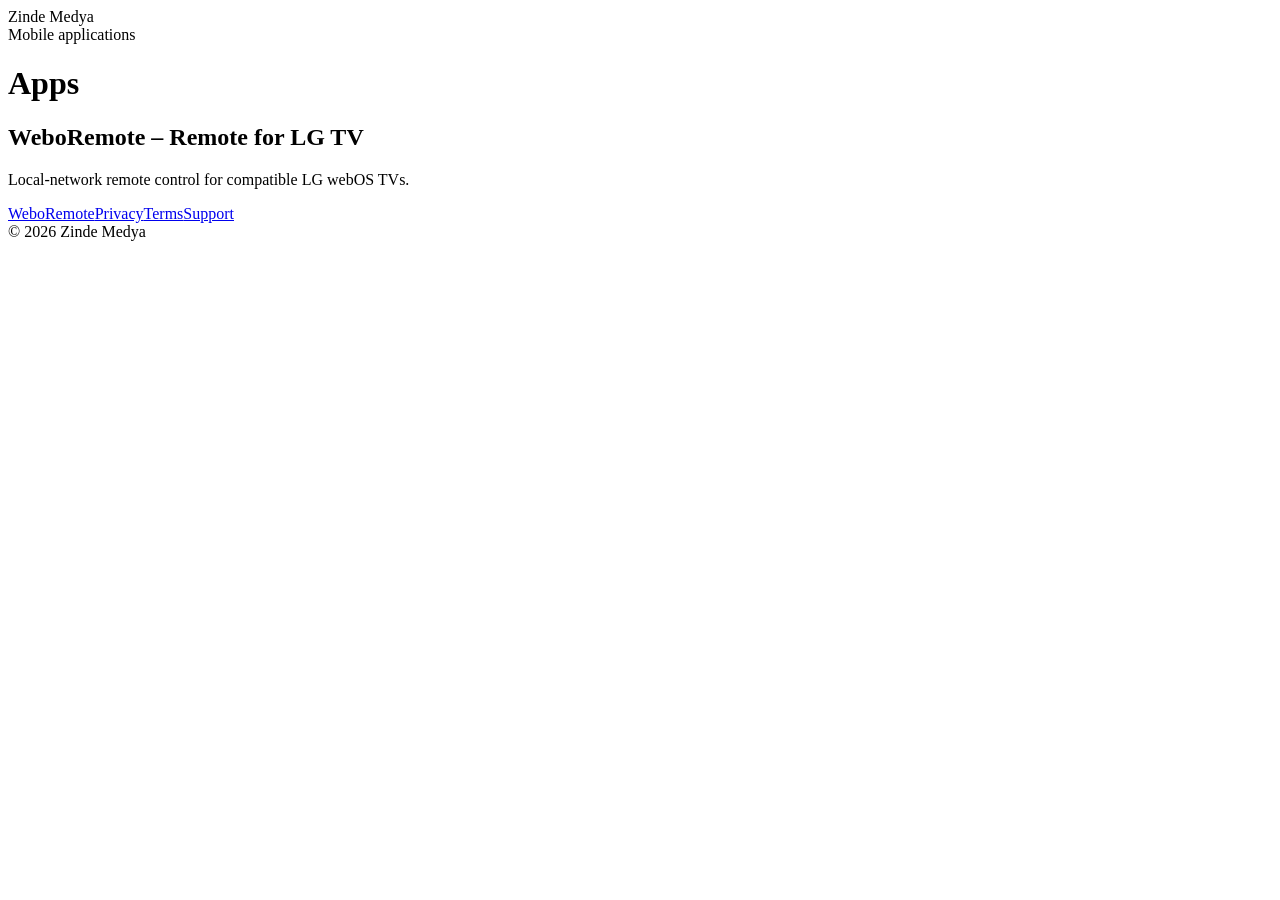
==== index.html @ de4d8b25 "feat: initialize Zinde Medya GitHub Pages" ====
<!doctype html><html lang="en"><head><meta charset="utf-8"><meta name="viewport" content="width=device-width,initial-scale=1"><title>Zinde Medya Apps</title><link rel="stylesheet" href="/assets/style.css"></head><body><header><div class="brand">Zinde Medya</div><div class="sub">Mobile applications</div></header><main><div class="card"><h1>Apps</h1><h2>WeboRemote – Remote for LG TV</h2><p>Local-network remote control for compatible LG webOS TVs.</p><nav><a href="/weboremote/">WeboRemote</a><a href="/weboremote/privacy/">Privacy</a><a href="/weboremote/terms/">Terms</a><a href="/weboremote/support/">Support</a></nav></div></main><footer>© 2026 Zinde Medya</footer></body></html>
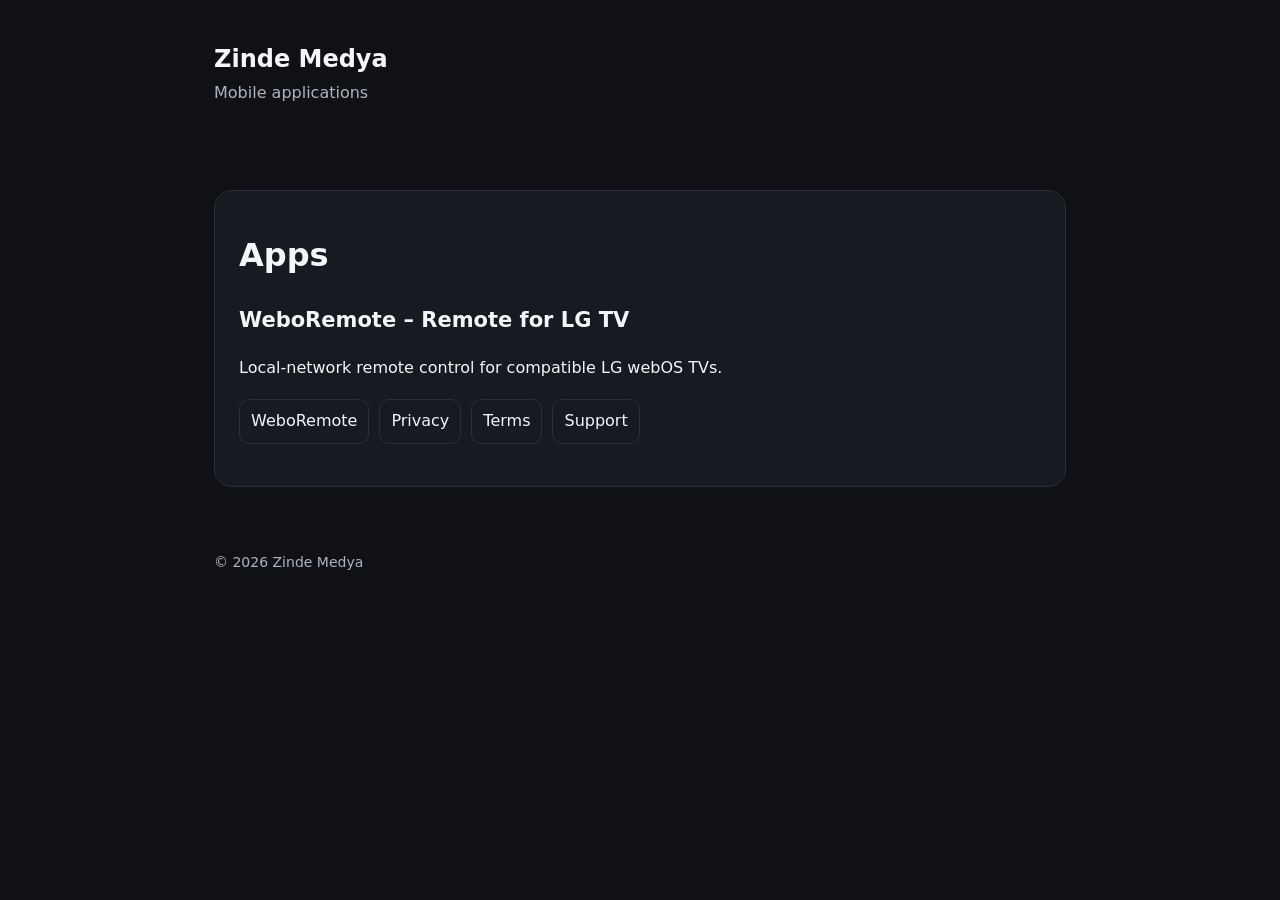
==== commit 1ba0a184: "fix: localize Zinde Medya landing page" ====
--- a/index.html
+++ b/index.html
@@ -1 +1,18 @@
-<!doctype html><html lang="en"><head><meta charset="utf-8"><meta name="viewport" content="width=device-width,initial-scale=1"><title>Zinde Medya Apps</title><link rel="stylesheet" href="/assets/style.css"></head><body><header><div class="brand">Zinde Medya</div><div class="sub">Mobile applications</div></header><main><div class="card"><h1>Apps</h1><h2>WeboRemote – Remote for LG TV</h2><p>Local-network remote control for compatible LG webOS TVs.</p><nav><a href="/weboremote/">WeboRemote</a><a href="/weboremote/privacy/">Privacy</a><a href="/weboremote/terms/">Terms</a><a href="/weboremote/support/">Support</a></nav></div></main><footer>© 2026 Zinde Medya</footer></body></html>+<!doctype html><html><head><meta charset="utf-8"><meta name="viewport" content="width=device-width,initial-scale=1"><title>Zinde Medya</title><link rel="stylesheet" href="/assets/style.css"></head><body>
+<header><div class="brand">Zinde Medya</div><div class="sub" id="tagline"></div></header>
+<main><div class="lang" id="langs"></div><div class="card"><h1 id="appsTitle"></h1><h2>WeboRemote – Remote for LG TV</h2><p id="appDesc"></p><nav><a href="/weboremote/">WeboRemote</a><a id="privacyLink" href="/weboremote/privacy/"></a><a id="termsLink" href="/weboremote/terms/"></a><a id="supportLink" href="/weboremote/support/"></a></nav></div></main>
+<footer>© 2026 Zinde Medya</footer>
+<script>
+const langs=[['tr','Türkçe'],['en','English'],['de','Deutsch'],['es','Español'],['fr','Français'],['pt-br','Português (Brasil)']];
+const t={
+tr:{tag:'Mobil uygulamalar',apps:'Uygulamalar',desc:'Uyumlu LG webOS TV’ler için yerel ağ üzerinden uzaktan kumanda.',privacy:'Gizlilik',terms:'Koşullar',support:'Destek'},
+en:{tag:'Mobile applications',apps:'Apps',desc:'Local-network remote control for compatible LG webOS TVs.',privacy:'Privacy',terms:'Terms',support:'Support'},
+de:{tag:'Mobile Apps',apps:'Apps',desc:'Fernbedienung für kompatible LG webOS-Fernseher im lokalen Netzwerk.',privacy:'Datenschutz',terms:'Bedingungen',support:'Support'},
+es:{tag:'Aplicaciones móviles',apps:'Aplicaciones',desc:'Control remoto por red local para televisores LG webOS compatibles.',privacy:'Privacidad',terms:'Términos',support:'Soporte'},
+fr:{tag:'Applications mobiles',apps:'Applications',desc:'Télécommande via le réseau local pour les téléviseurs LG webOS compatibles.',privacy:'Confidentialité',terms:'Conditions',support:'Assistance'},
+'pt-br':{tag:'Aplicativos móveis',apps:'Aplicativos',desc:'Controle remoto pela rede local para TVs LG webOS compatíveis.',privacy:'Privacidade',terms:'Termos',support:'Suporte'}
+};
+function pick(){const q=new URLSearchParams(location.search).get('lang');if(t[q])return q;const n=(navigator.language||'en').toLowerCase();if(n.startsWith('tr'))return'tr';if(n.startsWith('de'))return'de';if(n.startsWith('es'))return'es';if(n.startsWith('fr'))return'fr';if(n.startsWith('pt'))return'pt-br';return'en'}
+function show(l){const x=t[l]||t.en;document.documentElement.lang=l==='pt-br'?'pt-BR':l;tagline.textContent=x.tag;appsTitle.textContent=x.apps;appDesc.textContent=x.desc;privacyLink.textContent=x.privacy;termsLink.textContent=x.terms;supportLink.textContent=x.support;document.querySelectorAll('.lang button').forEach(b=>b.classList.toggle('active',b.dataset.lang===l));history.replaceState(null,'','?lang='+l)}
+langs.innerHTML=langs.map(x=>'<button data-lang="'+x[0]+'">'+x[1]+'</button>').join('');document.querySelectorAll('.lang button').forEach(b=>b.onclick=()=>show(b.dataset.lang));show(pick());
+</script></body></html>
--- a/assets/style.css
+++ b/assets/style.css
@@ -0,0 +1,8 @@
+:root{--bg:#0f1115;--card:#171a20;--text:#f4f5f7;--muted:#aeb4bf;--accent:#ff5277;--line:#2a2f38}
+*{box-sizing:border-box}body{margin:0;font-family:Inter,system-ui,-apple-system,Segoe UI,Roboto,sans-serif;background:var(--bg);color:var(--text);line-height:1.65}
+header,main,footer{max-width:900px;margin:auto;padding:24px}header{padding-top:40px}.brand{font-weight:800;font-size:24px}.sub,.muted{color:var(--muted)}
+nav,.lang{display:flex;gap:10px;flex-wrap:wrap;margin:18px 0}nav a,.lang button{color:var(--text);background:transparent;text-decoration:none;border:1px solid var(--line);padding:8px 11px;border-radius:10px;cursor:pointer}
+nav a:hover,.lang button:hover,.lang button.active{border-color:var(--accent);color:#ff9ab0}.card{background:var(--card);border:1px solid var(--line);border-radius:18px;padding:24px;margin:16px 0}
+h1{font-size:32px;line-height:1.2}h2{font-size:21px;margin-top:28px}a{color:#ff8ca6}footer{color:var(--muted);font-size:14px;padding-bottom:50px}
+.badge{display:inline-block;background:#2a2024;color:#ff8ca6;padding:5px 9px;border-radius:999px;font-weight:700;font-size:12px}
+article[hidden]{display:none}.notice{border-left:3px solid var(--accent);padding-left:14px;color:var(--muted)}@media(max-width:600px){header,main,footer{padding:18px}h1{font-size:27px}.card{padding:18px}}
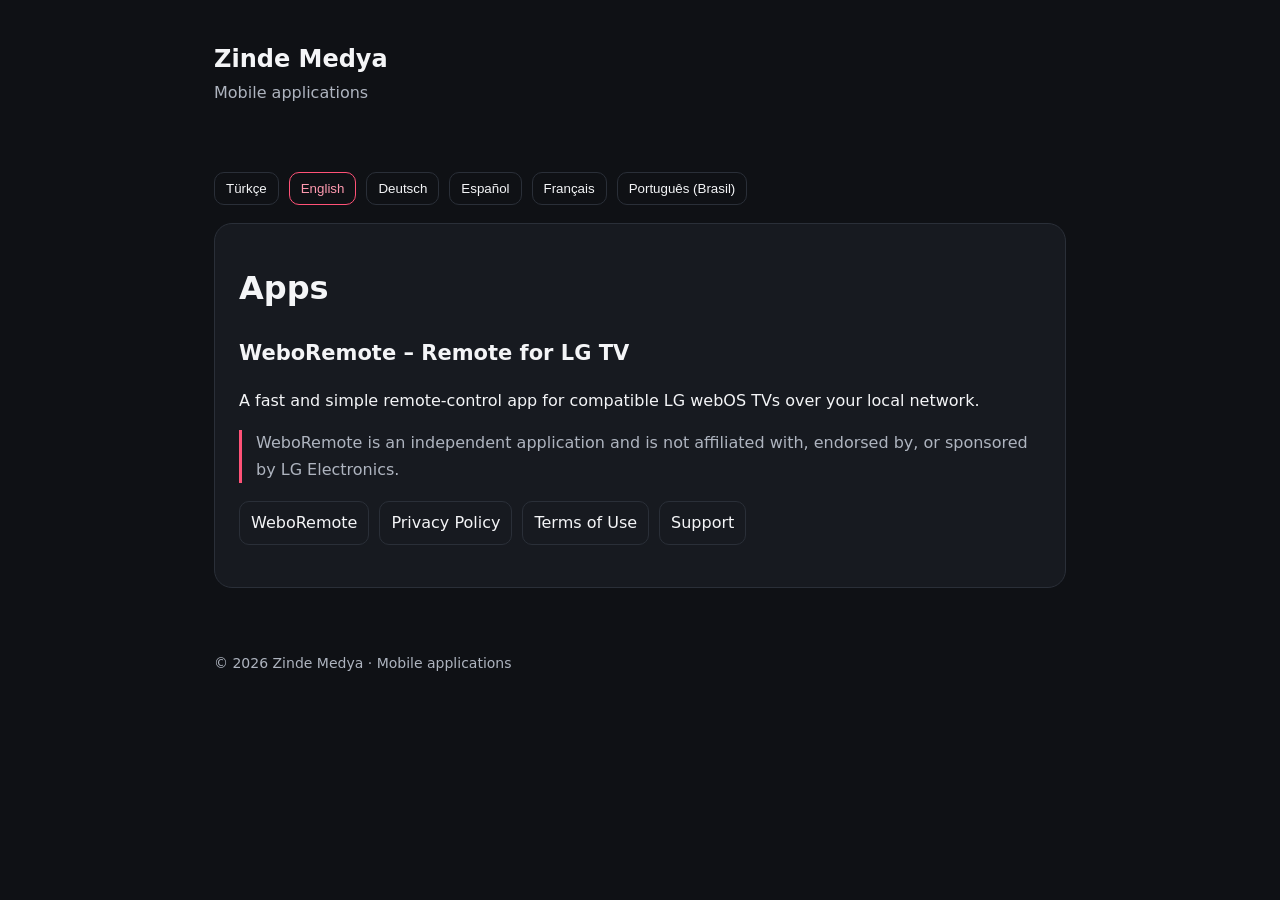
==== commit db9c431e: "style: align Zinde Medya homepage with WeboRemote" ====
--- a/index.html
+++ b/index.html
@@ -1,18 +1,151 @@
-<!doctype html><html><head><meta charset="utf-8"><meta name="viewport" content="width=device-width,initial-scale=1"><title>Zinde Medya</title><link rel="stylesheet" href="/assets/style.css"></head><body>
-<header><div class="brand">Zinde Medya</div><div class="sub" id="tagline"></div></header>
-<main><div class="lang" id="langs"></div><div class="card"><h1 id="appsTitle"></h1><h2>WeboRemote – Remote for LG TV</h2><p id="appDesc"></p><nav><a href="/weboremote/">WeboRemote</a><a id="privacyLink" href="/weboremote/privacy/"></a><a id="termsLink" href="/weboremote/terms/"></a><a id="supportLink" href="/weboremote/support/"></a></nav></div></main>
-<footer>© 2026 Zinde Medya</footer>
+<!doctype html>
+<html>
+<head>
+  <meta charset="utf-8">
+  <meta name="viewport" content="width=device-width,initial-scale=1">
+  <title>Zinde Medya</title>
+  <link rel="stylesheet" href="/assets/style.css">
+</head>
+<body>
+<header>
+  <div class="brand">Zinde Medya</div>
+  <div class="sub" id="tagline"></div>
+</header>
+
+<main>
+  <div class="lang" id="langs"></div>
+
+  <div class="card">
+    <h1 id="appsTitle"></h1>
+
+    <h2>WeboRemote – Remote for LG TV</h2>
+    <p id="appDesc"></p>
+
+    <p class="notice" id="appNotice"></p>
+
+    <nav>
+      <a href="/weboremote/">WeboRemote</a>
+      <a id="privacyLink" href="/weboremote/privacy/"></a>
+      <a id="termsLink" href="/weboremote/terms/"></a>
+      <a id="supportLink" href="/weboremote/support/"></a>
+    </nav>
+  </div>
+</main>
+
+<footer id="siteFooter"></footer>
+
 <script>
-const langs=[['tr','Türkçe'],['en','English'],['de','Deutsch'],['es','Español'],['fr','Français'],['pt-br','Português (Brasil)']];
-const t={
-tr:{tag:'Mobil uygulamalar',apps:'Uygulamalar',desc:'Uyumlu LG webOS TV’ler için yerel ağ üzerinden uzaktan kumanda.',privacy:'Gizlilik',terms:'Koşullar',support:'Destek'},
-en:{tag:'Mobile applications',apps:'Apps',desc:'Local-network remote control for compatible LG webOS TVs.',privacy:'Privacy',terms:'Terms',support:'Support'},
-de:{tag:'Mobile Apps',apps:'Apps',desc:'Fernbedienung für kompatible LG webOS-Fernseher im lokalen Netzwerk.',privacy:'Datenschutz',terms:'Bedingungen',support:'Support'},
-es:{tag:'Aplicaciones móviles',apps:'Aplicaciones',desc:'Control remoto por red local para televisores LG webOS compatibles.',privacy:'Privacidad',terms:'Términos',support:'Soporte'},
-fr:{tag:'Applications mobiles',apps:'Applications',desc:'Télécommande via le réseau local pour les téléviseurs LG webOS compatibles.',privacy:'Confidentialité',terms:'Conditions',support:'Assistance'},
-'pt-br':{tag:'Aplicativos móveis',apps:'Aplicativos',desc:'Controle remoto pela rede local para TVs LG webOS compatíveis.',privacy:'Privacidade',terms:'Termos',support:'Suporte'}
+const languages=[
+  ['tr','Türkçe'],
+  ['en','English'],
+  ['de','Deutsch'],
+  ['es','Español'],
+  ['fr','Français'],
+  ['pt-br','Português (Brasil)']
+];
+
+const text={
+  tr:{
+    tag:'Mobil uygulamalar',
+    apps:'Uygulamalar',
+    desc:'Uyumlu LG webOS TV’leri yerel ağ üzerinden kontrol etmek için hızlı ve sade uzaktan kumanda uygulaması.',
+    notice:'WeboRemote bağımsız bir uygulamadır; LG Electronics ile bağlantılı değildir ve LG tarafından onaylanmamış veya sponsor edilmemiştir.',
+    privacy:'Gizlilik Politikası',
+    terms:'Kullanım Koşulları',
+    support:'Destek',
+    footer:'© 2026 Zinde Medya · Mobil uygulamalar'
+  },
+  en:{
+    tag:'Mobile applications',
+    apps:'Apps',
+    desc:'A fast and simple remote-control app for compatible LG webOS TVs over your local network.',
+    notice:'WeboRemote is an independent application and is not affiliated with, endorsed by, or sponsored by LG Electronics.',
+    privacy:'Privacy Policy',
+    terms:'Terms of Use',
+    support:'Support',
+    footer:'© 2026 Zinde Medya · Mobile applications'
+  },
+  de:{
+    tag:'Mobile Apps',
+    apps:'Apps',
+    desc:'Eine schnelle und einfache Fernbedienungs-App für kompatible LG webOS-Fernseher im lokalen Netzwerk.',
+    notice:'WeboRemote ist eine unabhängige App und steht in keiner Verbindung zu LG Electronics; sie wird von LG weder unterstützt noch gesponsert.',
+    privacy:'Datenschutzerklärung',
+    terms:'Nutzungsbedingungen',
+    support:'Support',
+    footer:'© 2026 Zinde Medya · Mobile Apps'
+  },
+  es:{
+    tag:'Aplicaciones móviles',
+    apps:'Aplicaciones',
+    desc:'Una aplicación de control remoto rápida y sencilla para televisores LG webOS compatibles en tu red local.',
+    notice:'WeboRemote es una aplicación independiente y no está afiliada, respaldada ni patrocinada por LG Electronics.',
+    privacy:'Política de privacidad',
+    terms:'Términos de uso',
+    support:'Soporte',
+    footer:'© 2026 Zinde Medya · Aplicaciones móviles'
+  },
+  fr:{
+    tag:'Applications mobiles',
+    apps:'Applications',
+    desc:'Une application de télécommande rapide et simple pour les téléviseurs LG webOS compatibles sur votre réseau local.',
+    notice:'WeboRemote est une application indépendante et n’est ni affiliée, ni approuvée, ni sponsorisée par LG Electronics.',
+    privacy:'Politique de confidentialité',
+    terms:'Conditions d’utilisation',
+    support:'Assistance',
+    footer:'© 2026 Zinde Medya · Applications mobiles'
+  },
+  'pt-br':{
+    tag:'Aplicativos móveis',
+    apps:'Aplicativos',
+    desc:'Um aplicativo de controle remoto rápido e simples para TVs LG webOS compatíveis na sua rede local.',
+    notice:'WeboRemote é um aplicativo independente e não é afiliado, endossado nem patrocinado pela LG Electronics.',
+    privacy:'Política de Privacidade',
+    terms:'Termos de Uso',
+    support:'Suporte',
+    footer:'© 2026 Zinde Medya · Aplicativos móveis'
+  }
 };
-function pick(){const q=new URLSearchParams(location.search).get('lang');if(t[q])return q;const n=(navigator.language||'en').toLowerCase();if(n.startsWith('tr'))return'tr';if(n.startsWith('de'))return'de';if(n.startsWith('es'))return'es';if(n.startsWith('fr'))return'fr';if(n.startsWith('pt'))return'pt-br';return'en'}
-function show(l){const x=t[l]||t.en;document.documentElement.lang=l==='pt-br'?'pt-BR':l;tagline.textContent=x.tag;appsTitle.textContent=x.apps;appDesc.textContent=x.desc;privacyLink.textContent=x.privacy;termsLink.textContent=x.terms;supportLink.textContent=x.support;document.querySelectorAll('.lang button').forEach(b=>b.classList.toggle('active',b.dataset.lang===l));history.replaceState(null,'','?lang='+l)}
-langs.innerHTML=langs.map(x=>'<button data-lang="'+x[0]+'">'+x[1]+'</button>').join('');document.querySelectorAll('.lang button').forEach(b=>b.onclick=()=>show(b.dataset.lang));show(pick());
-</script></body></html>+
+function pickLanguage(){
+  const q=new URLSearchParams(location.search).get('lang');
+  if(text[q]) return q;
+
+  const n=(navigator.language||'en').toLowerCase();
+  if(n.startsWith('tr')) return 'tr';
+  if(n.startsWith('de')) return 'de';
+  if(n.startsWith('es')) return 'es';
+  if(n.startsWith('fr')) return 'fr';
+  if(n.startsWith('pt')) return 'pt-br';
+  return 'en';
+}
+
+function showLanguage(lang){
+  const x=text[lang]||text.en;
+  document.documentElement.lang=lang==='pt-br'?'pt-BR':lang;
+
+  document.getElementById('tagline').textContent=x.tag;
+  document.getElementById('appsTitle').textContent=x.apps;
+  document.getElementById('appDesc').textContent=x.desc;
+  document.getElementById('appNotice').textContent=x.notice;
+  document.getElementById('privacyLink').textContent=x.privacy;
+  document.getElementById('termsLink').textContent=x.terms;
+  document.getElementById('supportLink').textContent=x.support;
+  document.getElementById('siteFooter').textContent=x.footer;
+
+  document.querySelectorAll('.lang button')
+    .forEach(b=>b.classList.toggle('active',b.dataset.lang===lang));
+
+  history.replaceState(null,'','?lang='+lang);
+}
+
+document.getElementById('langs').innerHTML=
+  languages.map(x=>'<button data-lang="'+x[0]+'">'+x[1]+'</button>').join('');
+
+document.querySelectorAll('.lang button')
+  .forEach(b=>b.onclick=()=>showLanguage(b.dataset.lang));
+
+showLanguage(pickLanguage());
+</script>
+</body>
+</html>
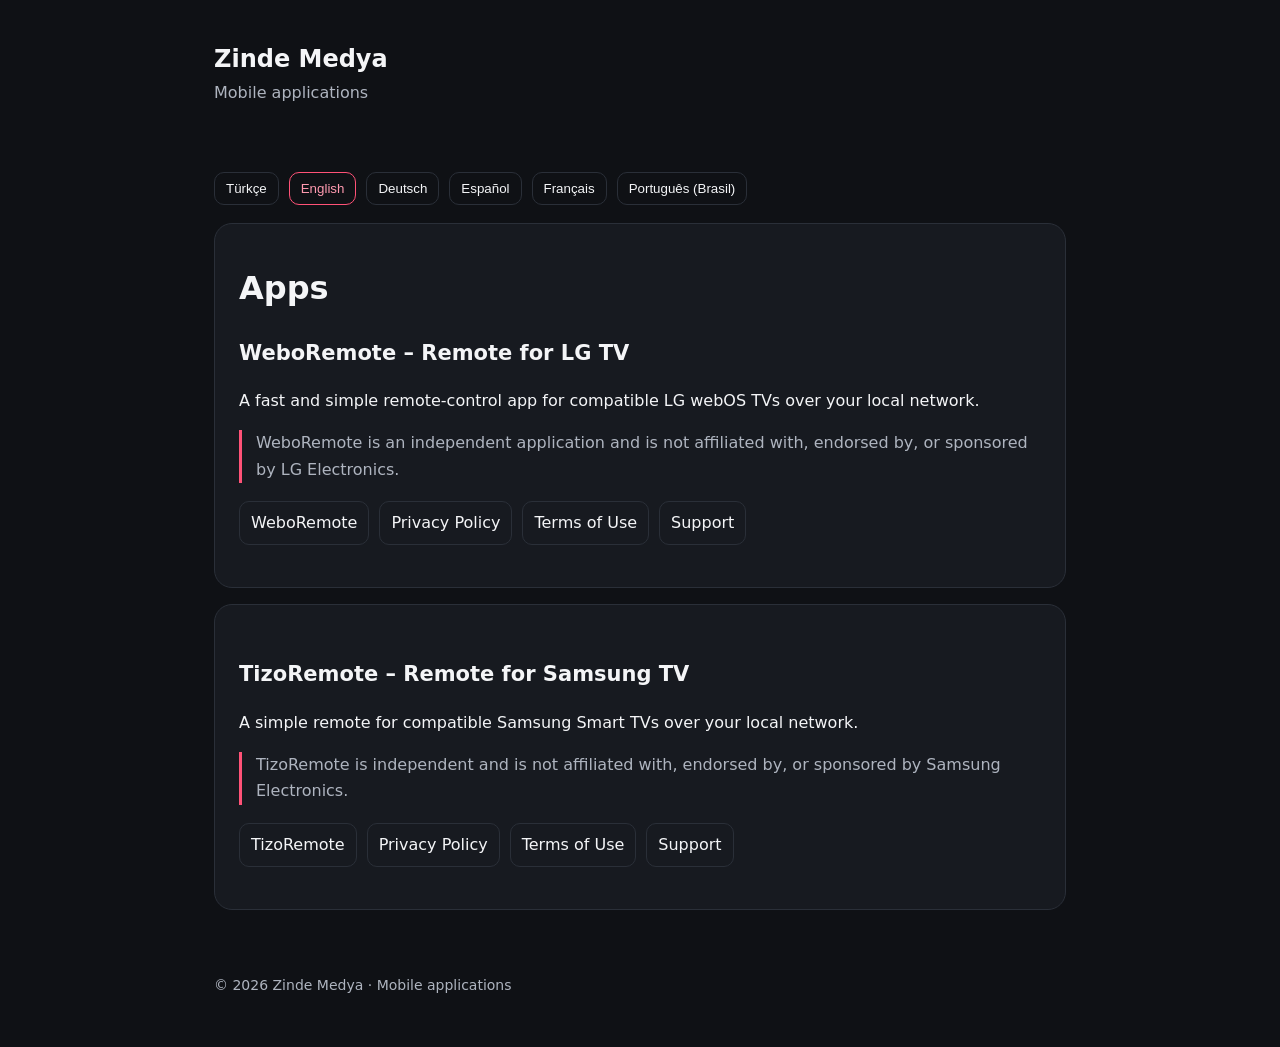
==== commit e913d2d9: "docs: list TizoRemote on Zinde Medya homepage" ====
--- a/index.html
+++ b/index.html
@@ -28,6 +28,18 @@
       <a id="privacyLink" href="/weboremote/privacy/"></a>
       <a id="termsLink" href="/weboremote/terms/"></a>
       <a id="supportLink" href="/weboremote/support/"></a>
+    </nav>
+  </div>
+
+  <div class="card">
+    <h2>TizoRemote – Remote for Samsung TV</h2>
+    <p id="tizoDesc">A simple remote for compatible Samsung Smart TVs over your local network.</p>
+    <p id="tizoNotice" class="notice">TizoRemote is independent and is not affiliated with, endorsed by, or sponsored by Samsung Electronics.</p>
+    <nav>
+      <a href="/tizoremote/">TizoRemote</a>
+      <a href="/tizoremote/privacy/">Privacy Policy</a>
+      <a href="/tizoremote/terms/">Terms of Use</a>
+      <a href="/tizoremote/support/">Support</a>
     </nav>
   </div>
 </main>
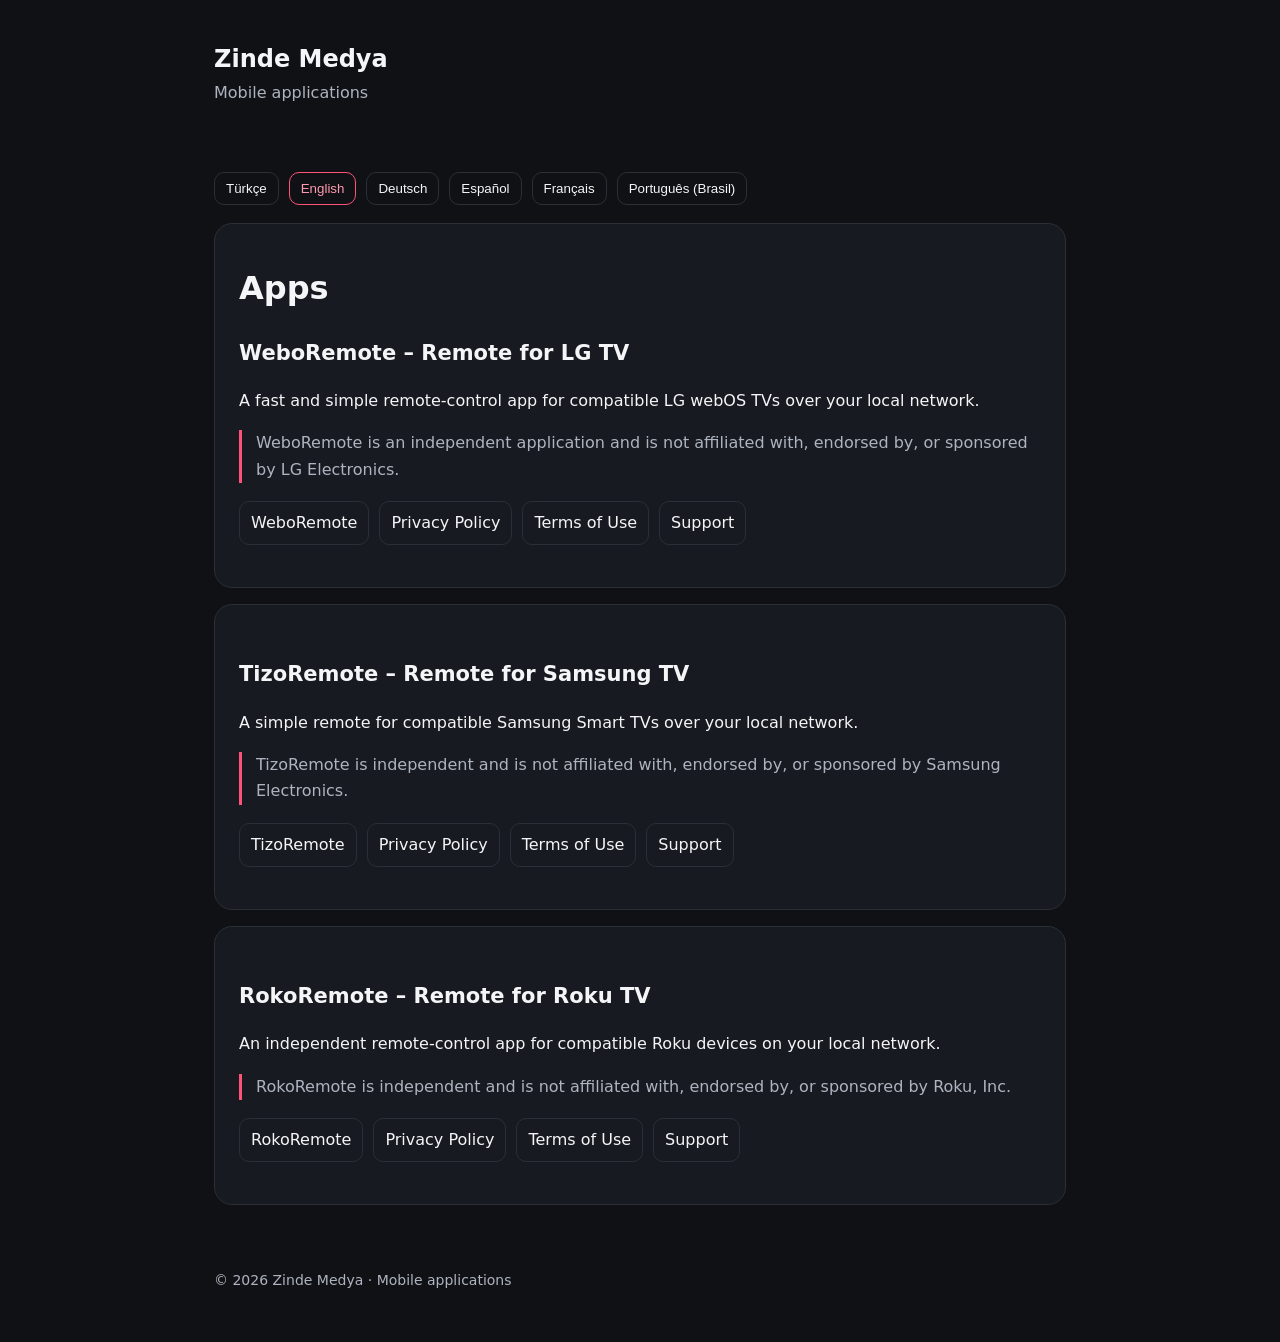
==== commit bcba888b: "Add RokoRemote to Zinde Medya homepage in all existing languages" ====
--- a/index.html
+++ b/index.html
@@ -42,6 +42,18 @@
       <a href="/tizoremote/support/">Support</a>
     </nav>
   </div>
+
+  <div class="card">
+    <h2>RokoRemote – Remote for Roku TV</h2>
+    <p id="rokoDesc"></p>
+    <p id="rokoNotice" class="notice"></p>
+    <nav>
+      <a href="/rokoremote/">RokoRemote</a>
+      <a id="rokoPrivacy" href="/rokoremote/privacy/"></a>
+      <a id="rokoTerms" href="/rokoremote/terms/"></a>
+      <a id="rokoSupport" href="/rokoremote/support/"></a>
+    </nav>
+  </div>
 </main>
 
 <footer id="siteFooter"></footer>
@@ -119,6 +131,33 @@
   }
 };
 
+const rokoText={
+  "tr": {
+    "desc": "Uyumlu Roku cihazlarını aynı yerel ağ üzerinden kontrol etmeye yönelik bağımsız kumanda uygulaması.",
+    "notice": "RokoRemote bağımsızdır; Roku, Inc. ile bağlantılı değildir ve Roku tarafından onaylanmamış veya desteklenmemiştir."
+  },
+  "en": {
+    "desc": "An independent remote-control app for compatible Roku devices on your local network.",
+    "notice": "RokoRemote is independent and is not affiliated with, endorsed by, or sponsored by Roku, Inc."
+  },
+  "de": {
+    "desc": "Eine unabhängige Fernbedienungs-App für kompatible Roku-Geräte im lokalen Netzwerk.",
+    "notice": "RokoRemote ist unabhängig und steht in keiner Verbindung zu Roku, Inc.; die App wird von Roku weder genehmigt noch unterstützt."
+  },
+  "es": {
+    "desc": "Una aplicación independiente para controlar dispositivos Roku compatibles en tu red local.",
+    "notice": "RokoRemote es independiente y no está afiliada, aprobada ni patrocinada por Roku, Inc."
+  },
+  "fr": {
+    "desc": "Une application de télécommande indépendante pour les appareils Roku compatibles sur votre réseau local.",
+    "notice": "RokoRemote est indépendante et n’est ni affiliée, ni approuvée, ni sponsorisée par Roku, Inc."
+  },
+  "pt-br": {
+    "desc": "Um aplicativo independente para controlar dispositivos Roku compatíveis na sua rede local.",
+    "notice": "RokoRemote é independente e não é afiliado, aprovado ou patrocinado pela Roku, Inc."
+  }
+};
+
 function pickLanguage(){
   const q=new URLSearchParams(location.search).get('lang');
   if(text[q]) return q;
@@ -144,6 +183,11 @@
   document.getElementById('termsLink').textContent=x.terms;
   document.getElementById('supportLink').textContent=x.support;
   document.getElementById('siteFooter').textContent=x.footer;
+  document.getElementById('rokoDesc').textContent=(rokoText[lang]||rokoText.en).desc;
+  document.getElementById('rokoNotice').textContent=(rokoText[lang]||rokoText.en).notice;
+  document.getElementById('rokoPrivacy').textContent=x.privacy;
+  document.getElementById('rokoTerms').textContent=x.terms;
+  document.getElementById('rokoSupport').textContent=x.support;
 
   document.querySelectorAll('.lang button')
     .forEach(b=>b.classList.toggle('active',b.dataset.lang===lang));
